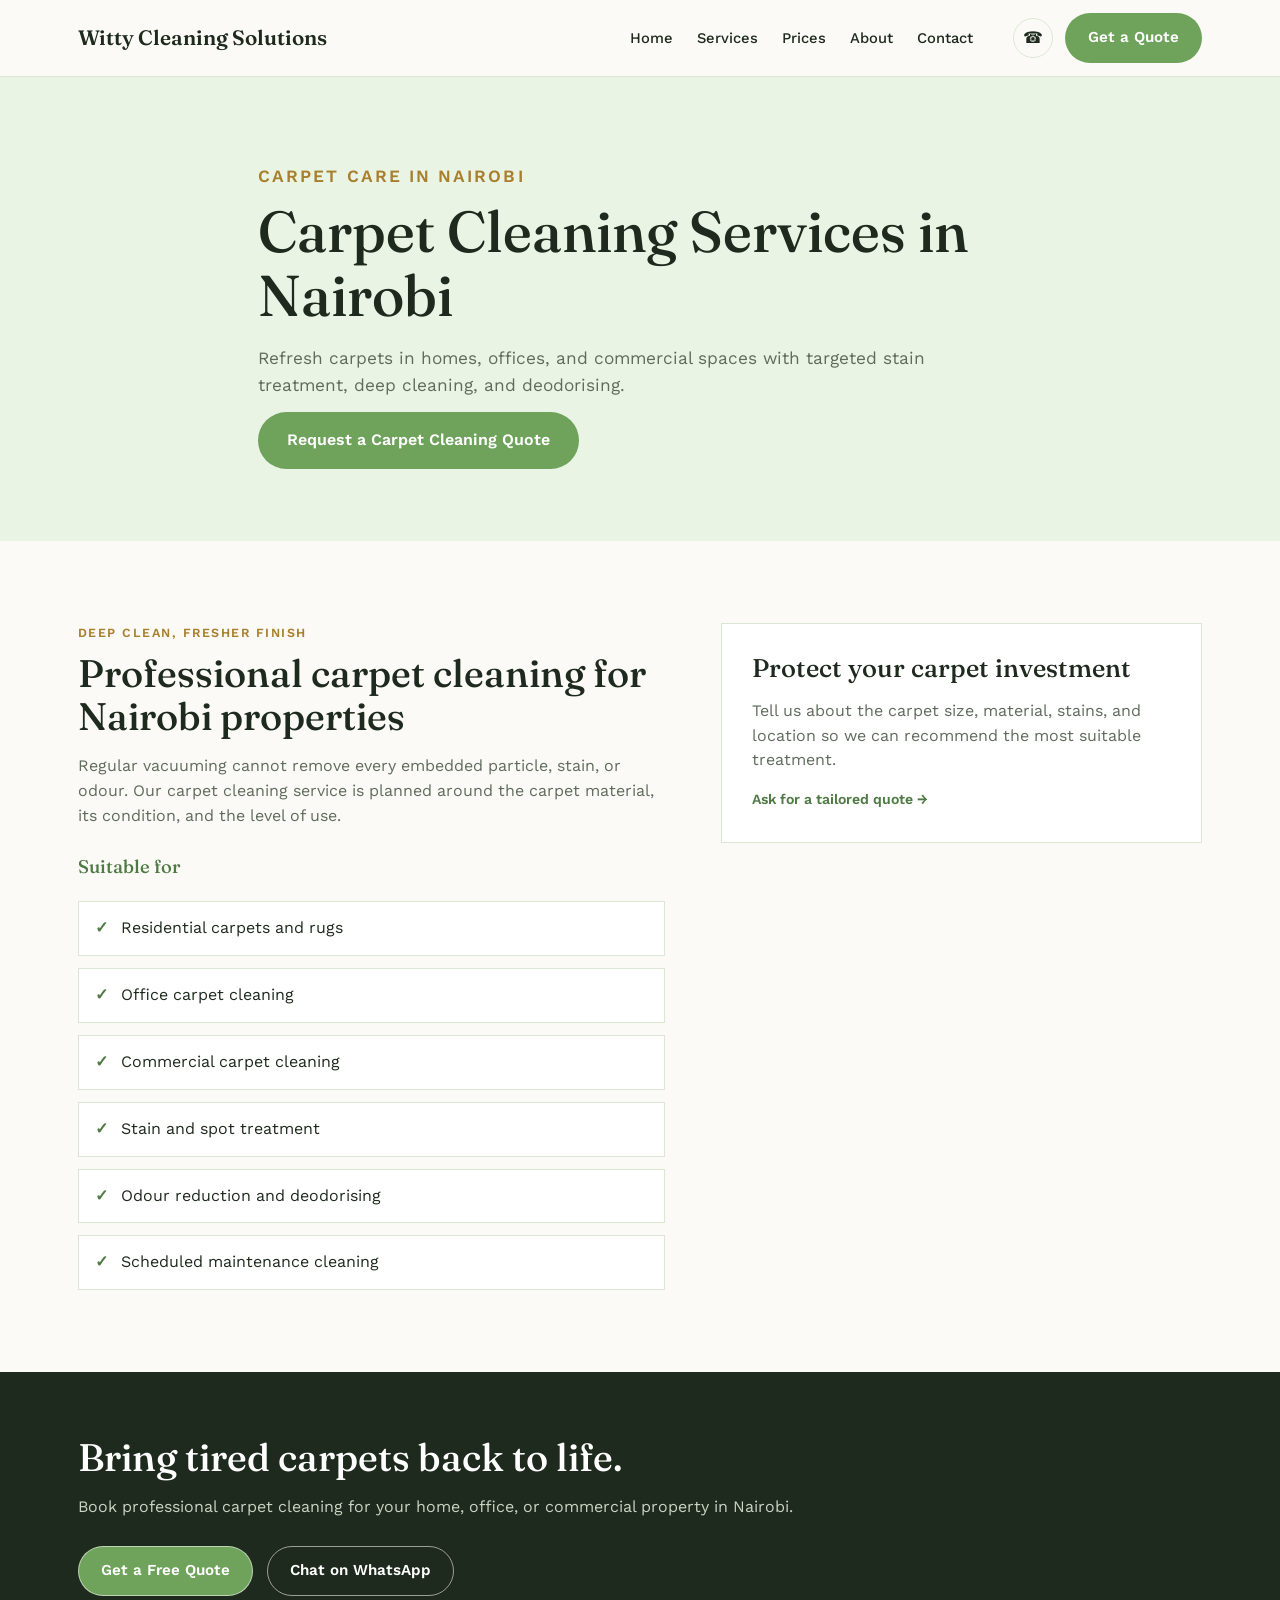
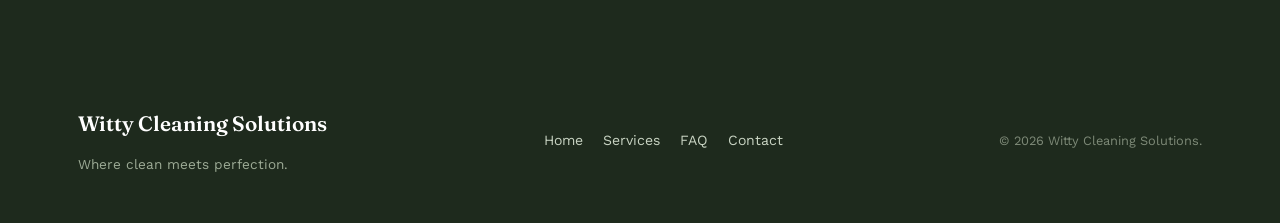
==== carpet-cleaning-services-nairobi/index.html @ 703188b3 "added new service pages all round" ====
<!doctype html>
<html lang="en"><head><meta charset="UTF-8"><meta name="viewport" content="width=device-width, initial-scale=1.0"><title>Carpet Cleaning Services in Nairobi | Witty Cleaning Solutions</title><meta name="description" content="Professional carpet cleaning services in Nairobi for homes, offices, and commercial properties. Remove stains, dust, and odours with Witty Cleaning Solutions."><link rel="stylesheet" href="../styles.css?v=1.2"></head><body>
<header class="site-header"><div class="wrap header-inner"><a href="../" class="logo">Witty Cleaning Solutions</a><nav class="main-nav"><a href="../">Home</a><a href="../#services">Services</a><a href="../cleaning-services-nairobi-prices/">Prices</a><a href="../#about">About</a><a href="../#contact">Contact</a></nav><div class="header-actions"><a href="tel:+254722579600" class="icon-btn" aria-label="Call us">&#9742;</a><a href="../#booking" class="btn btn-primary">Get a Quote</a></div></div></header>
<main><section class="service-hero"><div class="wrap service-hero-inner"><p class="eyebrow">Carpet Care in Nairobi</p><h1>Carpet Cleaning Services in Nairobi</h1><p>Refresh carpets in homes, offices, and commercial spaces with targeted stain treatment, deep cleaning, and deodorising.</p><a href="../#booking" class="btn btn-primary btn-lg">Request a Carpet Cleaning Quote</a></div></section><section class="service-content"><div class="wrap service-content-grid"><div><p class="eyebrow">Deep clean, fresher finish</p><h2>Professional carpet cleaning for Nairobi properties</h2><p>Regular vacuuming cannot remove every embedded particle, stain, or odour. Our carpet cleaning service is planned around the carpet material, its condition, and the level of use.</p><h3>Suitable for</h3><ul class="service-list"><li>Residential carpets and rugs</li><li>Office carpet cleaning</li><li>Commercial carpet cleaning</li><li>Stain and spot treatment</li><li>Odour reduction and deodorising</li><li>Scheduled maintenance cleaning</li></ul></div><aside class="service-aside"><h2>Protect your carpet investment</h2><p>Tell us about the carpet size, material, stains, and location so we can recommend the most suitable treatment.</p><a href="../#booking" class="card-link">Ask for a tailored quote &rarr;</a></aside></div></section><section class="service-cta"><div class="wrap"><h2>Bring tired carpets back to life.</h2><p>Book professional carpet cleaning for your home, office, or commercial property in Nairobi.</p><div class="service-links"><a href="../#booking" class="btn btn-primary">Get a Free Quote</a><a href="https://wa.me/254722579600" class="btn btn-ghost">Chat on WhatsApp</a></div></div></section></main><footer class="site-footer"><div class="wrap footer-inner"><div><p class="logo">Witty Cleaning Solutions</p><p class="footer-tag">Where clean meets perfection.</p></div><nav class="footer-nav"><a href="../">Home</a><a href="../#services">Services</a><a href="../#faq">FAQ</a><a href="../#contact">Contact</a></nav><p class="footer-copy">&copy; 2026 Witty Cleaning Solutions.</p></div></footer></body></html>
---- styles.css ----
@import url('https://fonts.googleapis.com/css2?family=Fraunces:ital,opsz,wght@0,9..144,400;0,9..144,500;0,9..144,600;1,9..144,500&family=Work+Sans:wght@400;500;600;700&display=swap');

/* ============================================================
   DESIGN TOKENS — edit these to reskin the whole site
   Brand: light green primary, gold accent (per client brief)
   ============================================================ */
:root {
  --ink:       #1E2A1D;   /* deep green-black, primary text */
  --cream:     #FBFAF6;   /* warm off-white background */
  --white:     #FFFFFF;
  --primary:   #6FA35C;   /* light green — brand primary */
  --primary-dark: #4F7A44;
  --primary-tint: #EAF4E4; /* pale green for cards/sections */
  --gold:      #C89B3C;   /* accent */
  --gold-dark: #A87F2C;
  --muted:     #5F6B5C;
  --border:    #DCE6D4;

  --font-display: 'Fraunces', serif;
  --font-body: 'Work Sans', sans-serif;

  --wrap: 1180px;
  --radius: 14px;
  --radius-sm: 8px;
}

* { box-sizing: border-box; }
html { scroll-behavior: smooth; }
@media (prefers-reduced-motion: reduce) {
  html { scroll-behavior: auto; }
  * { animation-duration: 0.01ms !important; transition-duration: 0.01ms !important; }
}

body {
  margin: 0;
  font-family: var(--font-body);
  color: var(--ink);
  background: var(--cream);
  line-height: 1.55;
}

img { max-width: 100%; display: block; }

.wrap {
  max-width: var(--wrap);
  margin: 0 auto;
  padding: 0 28px;
}

h1, h2, h3 {
  font-family: var(--font-display);
  font-weight: 500;
  line-height: 1.12;
  margin: 0 0 16px;
  color: var(--ink);
}

h1 { font-size: clamp(2.4rem, 4.5vw, 3.6rem); }
h2 { font-size: clamp(1.8rem, 3vw, 2.4rem); }
h3 { font-size: 1.15rem; margin-bottom: 8px; }

h1 em, h1 i { font-style: italic; color: var(--primary-dark); }

p { margin: 0 0 14px; color: var(--muted); }

.eyebrow {
  font-family: var(--font-body);
  font-size: 0.78rem;
  font-weight: 600;
  letter-spacing: 0.12em;
  text-transform: uppercase;
  color: var(--gold-dark);
  margin-bottom: 10px;
}
.eyebrow.center { text-align: center; }
.section-title.center { text-align: center; max-width: 640px; margin-left: auto; margin-right: auto; }

a { color: inherit; text-decoration: none; }

/* Inline SVG icon defaults */
svg { flex-shrink: 0; }

/* Buttons */
.btn {
  display: inline-flex;
  align-items: center;
  gap: 8px;
  padding: 12px 22px;
  border-radius: 999px;
  font-weight: 600;
  font-size: 0.95rem;
  border: 1.5px solid transparent;
  cursor: pointer;
  transition: transform 0.15s ease, background 0.2s ease, border-color 0.2s ease;
}
.btn:hover { transform: translateY(-1px); }
.btn-primary { background: var(--primary); color: var(--white); }
.btn-primary:hover { background: var(--primary-dark); }
.btn-ghost { border-color: var(--ink); color: var(--ink); }
.btn-ghost:hover { background: var(--ink); color: var(--white); }
.btn-lg { padding: 15px 28px; font-size: 1rem; }
.btn-block { width: 100%; justify-content: center; }

/* ============================================================
   HEADER
   ============================================================ */
.site-header {
  position: sticky;
  top: 0;
  z-index: 50;
  background: rgba(251, 250, 246, 0.92);
  backdrop-filter: blur(8px);
  border-bottom: 1px solid var(--border);
  transition: transform 0.25s ease, opacity 0.25s ease;
}
.site-header.is-hidden {
  transform: translateY(-100%);
  opacity: 0;
}
.header-inner {
  display: flex;
  align-items: center;
  justify-content: space-between;
  height: 76px;
  gap: clamp(16px, 2vw, 28px);
  min-width: 0;
}
.logo {
  font-family: var(--font-display);
  font-size: 1.3rem;
  font-weight: 600;
  color: var(--ink);
  white-space: nowrap;
  flex-shrink: 0;
}
.main-nav {
  display: flex;
  gap: clamp(16px, 2vw, 24px);
  margin-left: auto;
  align-items: left;
  min-width: 0;
}
.nav-dropdown { position: relative; }
.nav-dropdown-toggle {
  display: inline-flex;
  align-items: center;
  gap: 5px;
  padding: 4px 0;
  border: 0;
  background: transparent;
  color: var(--ink);
  font: inherit;
  cursor: pointer;
}
.nav-dropdown-toggle span { font-size: 0.68rem; color: var(--primary-dark); }
.nav-dropdown-menu {
  position: absolute;
  top: calc(100% + 16px);
  left: -16px;
  display: none;
  min-width: 220px;
  padding: 10px;
  background: var(--white);
  border: 1px solid var(--border);
  box-shadow: 0 14px 30px rgba(30, 42, 29, 0.12);
  z-index: 10;
}
.nav-dropdown:hover .nav-dropdown-menu,
.nav-dropdown:focus-within .nav-dropdown-menu,
.nav-dropdown.is-open .nav-dropdown-menu { display: grid; }
.nav-dropdown-menu a { padding: 8px 10px; font-size: 0.84rem; white-space: nowrap; }
.nav-dropdown-menu a:hover { background: var(--primary-tint); color: var(--primary-dark); }
.main-nav a {
  font-size: 0.92rem;
  font-weight: 500;
  color: var(--ink);
  position: relative;
  padding: 4px 0;
}
.main-nav a:hover { color: var(--primary-dark); }
.header-actions {
  display: flex;
  align-items: center;
  gap: 12px;
  margin-left: 14px;
  flex-shrink: 0;
}
.header-actions .btn { white-space: nowrap; }
.icon-btn {
  width: 40px;
  height: 40px;
  border-radius: 50%;
  border: 1.5px solid var(--border);
  display: flex;
  align-items: center;
  justify-content: center;
  color: var(--ink);
  transition: border-color 0.2s ease, color 0.2s ease;
}
.icon-btn svg { width: 18px; height: 18px; }
.icon-btn:hover { border-color: var(--primary); color: var(--primary-dark); }

.nav-toggle {
  display: none;
  flex-direction: column;
  gap: 5px;
  background: none;
  border: none;
  cursor: pointer;
  padding: 8px;
}
.nav-toggle span {
  width: 22px;
  height: 2px;
  background: var(--ink);
  border-radius: 2px;
}

/* ============================================================
   HERO
   ============================================================ */
.hero { padding: 64px 0 80px; }
.hero-inner {
  display: grid;
  grid-template-columns: 1.05fr 0.95fr;
  gap: 56px;
  align-items: center;
}
.hero-sub { font-size: 1.05rem; max-width: 480px; }
.hero-tagline { margin: -4px 0 16px; font-family: var(--font-display); font-size: 1.35rem; color: var(--primary-dark); }
.hero-tagline em { font-style: italic; }
.hero-ctas { display: flex; gap: 14px; margin: 26px 0 22px; flex-wrap: wrap; }
.hero-trust {
  display: flex;
  align-items: center;
  gap: 8px;
  font-size: 0.9rem;
  color: var(--muted);
  font-weight: 500;
}

/* Star rating icons */
.stars-row { display: inline-flex; gap: 3px; }
.stars-row svg { width: 15px; height: 15px; fill: var(--gold); }
.testi-card .stars-row { justify-content: center; margin-bottom: 14px; }
.testi-card .stars-row svg { width: 16px; height: 16px; }

/* Before/After slider — signature element */
.ba-slider {
  position: relative;
  width: 100%;
  aspect-ratio: 4 / 3;
  border-radius: var(--radius);
  overflow: hidden;
  box-shadow: 0 24px 50px -20px rgba(30, 42, 29, 0.35);
  cursor: ew-resize;
  user-select: none;
}
/* Carousel: only show active slider */
.ba-carousel { position: relative; }
.ba-carousel .ba-slider { display: none; opacity: 0; transition: opacity 270ms ease; }
.ba-carousel .ba-slider.active { display: block; opacity: 1; }
.ba-nav { position: absolute; top: 50%; transform: translateY(-50%); z-index: 6; background: rgba(255,255,255,0.9); border: none; width: 42px; height: 42px; border-radius: 8px; font-size: 22px; cursor: pointer; display: flex; align-items: center; justify-content: center; }
.ba-nav.prev { left: 12px; }
.ba-nav.next { right: 12px; }

/* Pager dots */
.ba-dots { position: absolute; bottom: 12px; left: 50%; transform: translateX(-50%); z-index: 7; display: flex; gap: 8px; }
.ba-dot { width: 10px; height: 10px; border-radius: 50%; background: rgba(255,255,255,0.85); border: 0; padding: 0; cursor: pointer; box-shadow: 0 2px 6px rgba(0,0,0,0.12); }
.ba-dot.active { background: var(--accent, #2b8a3e); box-shadow: 0 4px 10px rgba(43,138,62,0.2); }
.slider-panel {
  position: absolute;
  inset: 0;
  display: flex;
  align-items: center;
  justify-content: center;
}
.panel-after { background: linear-gradient(135deg, var(--primary-tint), #DCE9D4); }
.panel-before {
  background: linear-gradient(135deg, #D8CFC0, #C7B79E);
  width: 55%;
  overflow: hidden;
}
.panel-tag {
  position: absolute;
  top: 16px;
  font-family: var(--font-body);
  font-size: 0.72rem;
  font-weight: 700;
  letter-spacing: 0.1em;
  background: var(--ink);
  color: var(--white);
  padding: 5px 12px;
  border-radius: 999px;
  z-index: 2;
}
.panel-after .panel-tag { right: 16px; }
.panel-before .panel-tag { left: 16px; }

.panel-img {
  position: absolute;
  inset: 0;
  width: 100%;
  height: 100%;
  object-fit: cover;
}

.slider-handle {
  position: absolute;
  top: 0;
  bottom: 0;
  left: 55%;
  width: 4px;
  background: var(--white);
  transform: translateX(-50%);
  z-index: 3;
}
.slider-handle svg {
  position: absolute;
  top: 50%;
  left: 50%;
  transform: translate(-50%, -50%);
  color: var(--ink);
}
.slider-handle::after {
  content: "";
  position: absolute;
  top: 50%;
  left: 50%;
  transform: translate(-50%, -50%);
  width: 44px;
  height: 44px;
  border-radius: 50%;
  background: var(--white);
  box-shadow: 0 4px 14px rgba(0,0,0,0.2);
  z-index: -1;
}
.slider-caption {
  text-align: center;
  font-size: 0.85rem;
  color: var(--muted);
  margin-top: 12px;
}

/* ============================================================
   TRUST BAR
   ============================================================ */
.trust-bar { background: var(--ink); padding: 34px 0; }
.trust-grid {
  display: grid;
  grid-template-columns: repeat(4, 1fr);
  gap: 20px;
  text-align: center;
}
.trust-item strong {
  display: block;
  font-family: var(--font-display);
  font-size: 1.7rem;
  color: var(--gold);
}
.trust-item span { color: #C9D4C3; font-size: 0.85rem; }

/* ============================================================
   ABOUT
   ============================================================ */
.about { padding: 96px 0; }
.about .wrap {
  padding-inline: clamp(20px, 4vw, 44px);
}
.about-inner {
  display: grid;
  grid-template-columns: minmax(0, 1fr) minmax(280px, 0.95fr);
  gap: clamp(28px, 4vw, 60px);
  align-items: center;
}
.about-visual {
  position: relative;
  border-radius: var(--radius);
  overflow: hidden;
  box-shadow: 0 22px 45px -25px rgba(30, 42, 29, 0.35);
  background: linear-gradient(160deg, var(--primary-tint), var(--border));
}
.about-visual img {
  display: block;
  width: 100%;
  height: 100%;
  min-height: 420px;
  object-fit: cover;
  aspect-ratio: 4 / 5;
}
.monogram {
  position: absolute;
  inset: 0;
  display: flex;
  align-items: center;
  justify-content: center;
  font-family: var(--font-display);
  font-style: italic;
  font-size: 3rem;
  color: rgba(30, 42, 29, 0.18);
  letter-spacing: 0.02em;
  pointer-events: none;
}
.about-grid {
  display: grid;
  grid-template-columns: 1fr 1fr;
  gap: 24px;
  margin: 20px 0;
}
.about-grid h3 { font-size: 1rem; color: var(--primary-dark); }
.values-list {
  list-style: none;
  padding: 0;
  margin: 0;
  display: grid;
  grid-template-columns: 1fr 1fr;
  gap: 10px;
}
.values-list li {
  background: var(--primary-tint);
  border-radius: var(--radius-sm);
  padding: 10px 14px;
  font-size: 0.88rem;
  font-weight: 500;
}

/* ============================================================
   SERVICES
   ============================================================ */
.services { padding: 96px 0; background: var(--white); }
.services-grid {
  margin-top: 48px;
  display: grid;
  grid-template-columns: repeat(3, 1fr);
  gap: 24px;
}
.service-card {
  background: var(--cream);
  border: 1px solid var(--border);
  border-radius: var(--radius);
  padding: 28px;
  transition: border-color 0.2s ease, transform 0.2s ease;
}
.service-card:hover { border-color: var(--primary); transform: translateY(-3px); }
.service-icon {
  width: 44px;
  height: 44px;
  border-radius: 50%;
  background: var(--primary-tint);
  color: var(--primary-dark);
  display: flex;
  align-items: center;
  justify-content: center;
  margin-bottom: 14px;
}
.service-icon svg { width: 22px; height: 22px; }
.service-card p { font-size: 0.92rem; }
.card-link { font-weight: 600; font-size: 0.88rem; color: var(--primary-dark); }

/* ============================================================
   GALLERY
   ============================================================ */
.gallery { padding: 96px 0; }
.gallery-grid {
  margin-top: 48px;
  display: grid;
  grid-template-columns: repeat(3, 1fr);
  gap: 18px;
}
.gallery-item {
  aspect-ratio: 4/3;
  border-radius: var(--radius-sm);
  background: var(--primary-tint);
  position: relative;
  overflow: hidden;
}
.gallery-item img {
  width: 100%;
  height: 100%;
  object-fit: cover;
  transition: transform 0.4s ease;
}
.gallery-item:hover img { transform: scale(1.05); }
.gallery-tag {
  position: absolute;
  top: 14px;
  left: 14px;
  background: var(--white);
  padding: 5px 12px;
  border-radius: 999px;
  font-size: 0.78rem;
  font-weight: 600;
}

/* Bottom white description card */
.desc-card {
  position: absolute;
  left: 0;
  right: 0;
  bottom: 0;
  background: var(--white);
  padding: 14px;
  box-sizing: border-box;
  border-bottom-left-radius: var(--radius-sm);
  border-bottom-right-radius: var(--radius-sm);
}

/* When the tag is inside the desc-card, make it inline and remove its pill background */
.desc-card .gallery-desc { margin: 0; color: var(--muted); font-size: 0.95rem; }

/* Ensure before image is not greyscaled */
.panel-img-grayscale { filter: none !important; }

/* Lightbox for gallery */
.lightbox { position: fixed; inset: 0; display: none; align-items: center; justify-content: center; background: rgba(0,0,0,0.8); z-index: 90; }
.lightbox.active { display: flex; }
.lightbox img { max-width: 92%; max-height: 86%; border-radius: 8px; box-shadow: 0 30px 60px rgba(0,0,0,0.6); }
.lightbox .nav { position: absolute; top: 50%; transform: translateY(-50%); color: var(--white); font-size: 2rem; background: rgba(0,0,0,0.3); border: none; padding: 12px 14px; border-radius: 8px; cursor: pointer; }
.lightbox .nav.prev { left: 18px; }
.lightbox .nav.next { right: 18px; }
.gallery-tag { z-index: 3; }
.desc-card { z-index: 1; }

/* ============================================================
   TESTIMONIALS
   ============================================================ */
.testimonials { padding: 96px 0; background: var(--primary-dark); color: var(--white); }
.testimonials .eyebrow { color: var(--gold); }
.testimonials .section-title { color: var(--white); }
.testi-grid {
  margin-top: 48px;
  display: grid;
  grid-template-columns: repeat(3, minmax(0, 1fr));
  gap: 24px;
}
.testi-card {
  background: rgba(255,255,255,0.08);
  border: 1px solid rgba(255,255,255,0.18);
  border-radius: var(--radius);
  padding: 32px;
  text-align: center;
}
.testi-card p { color: var(--white); font-size: 1.05rem; font-family: var(--font-display); font-weight: 400; }
.testi-card footer { color: #D9E3D3; font-size: 0.85rem; font-weight: 600; }
.review-cta { text-align: center; margin: 32px 0 0; }
.review-cta a { font-weight: 600; color: var(--gold); font-size: 0.92rem; }
.review-cta a:hover { text-decoration: underline; }

/* ============================================================
   FAQ
   ============================================================ */
.faq { padding: 96px 0; }
.faq-wrap {
  display: grid;
  grid-template-columns: 0.8fr 1.2fr;
  gap: 56px;
}
.faq-sub { font-size: 0.92rem; }
.faq-item {
  border-bottom: 1px solid var(--border);
}
.faq-q {
  width: 100%;
  display: flex;
  justify-content: space-between;
  align-items: center;
  gap: 16px;
  background: none;
  border: none;
  text-align: left;
  font-family: var(--font-body);
  font-size: 1rem;
  font-weight: 600;
  color: var(--ink);
  padding: 20px 0;
  cursor: pointer;
}
.faq-icon {
  color: var(--primary-dark);
  display: flex;
  transition: transform 0.2s ease;
  flex-shrink: 0;
}
.faq-icon svg { width: 18px; height: 18px; }
.faq-q[aria-expanded="true"] .faq-icon { transform: rotate(180deg); }
.faq-a {
  max-height: 0;
  overflow: hidden;
  transition: max-height 0.25s ease;
}
.faq-a p { padding-bottom: 18px; margin: 0; font-size: 0.92rem; }

/* ============================================================
   BOOKING
   ============================================================ */
.booking { padding: 96px 0; background: var(--white); }
.booking-inner {
  display: grid;
  grid-template-columns: 0.85fr 1.15fr;
  gap: 56px;
}
.booking-points { list-style: none; padding: 0; margin: 20px 0 0; }
.booking-points li {
  padding: 10px 0 10px 26px;
  position: relative;
  font-size: 0.92rem;
  border-top: 1px solid var(--border);
}
.booking-points li::before {
  content: "";
  position: absolute; left: 0; top: 14px;
  width: 14px; height: 14px;
  background: var(--primary);
  -webkit-mask: url("data:image/svg+xml,%3Csvg xmlns='http://www.w3.org/2000/svg' viewBox='0 0 24 24' fill='none' stroke='black' stroke-width='3' stroke-linecap='round' stroke-linejoin='round'%3E%3Cpath d='M20 6 9 17l-5-5'/%3E%3C/svg%3E") center / contain no-repeat;
  mask: url("data:image/svg+xml,%3Csvg xmlns='http://www.w3.org/2000/svg' viewBox='0 0 24 24' fill='none' stroke='black' stroke-width='3' stroke-linecap='round' stroke-linejoin='round'%3E%3Cpath d='M20 6 9 17l-5-5'/%3E%3C/svg%3E") center / contain no-repeat;
}
.whatsapp-alt {
  display: inline-flex;
  align-items: center;
  gap: 8px;
  margin-top: 22px;
  font-weight: 600;
  font-size: 0.9rem;
  color: var(--primary-dark);
  border-bottom: 1.5px solid var(--primary);
  padding-bottom: 2px;
}
.booking-form {
  background: var(--cream);
  border: 1px solid var(--border);
  border-radius: var(--radius);
  padding: 32px;
}
.commitment-notice {
  margin: 0 0 22px;
  padding: 12px 14px;
  border-left: 3px solid var(--gold);
  background: var(--primary-tint);
  color: var(--ink);
  font-size: 0.88rem;
}
.form-row { margin-bottom: 16px; }
.form-row-split { display: grid; grid-template-columns: 1fr 1fr; gap: 16px; }
label { display: block; font-size: 0.82rem; font-weight: 600; margin-bottom: 6px; }
label .optional { font-weight: 400; color: var(--muted); text-transform: none; letter-spacing: 0; }
input, select, textarea {
  width: 100%;
  padding: 11px 14px;
  border: 1px solid var(--border);
  border-radius: var(--radius-sm);
  font-family: var(--font-body);
  font-size: 0.92rem;
  background: var(--white);
  color: var(--ink);
}
input:focus, select:focus, textarea:focus {
  outline: 2px solid var(--primary);
  outline-offset: 1px;
}
.form-note { font-size: 0.85rem; margin-top: 12px; color: var(--primary-dark); font-weight: 600; min-height: 1.2em; }

/* ============================================================
   CONTACT
   ============================================================ */
.contact { padding: 96px 0; }
.contact-inner {
  display: grid;
  grid-template-columns: 1fr 1fr;
  gap: 56px;
  align-items: start;
}
.contact-list { list-style: none; padding: 0; margin: 24px 0; }
.contact-list li {
  display: flex;
  align-items: center;
  gap: 14px;
  padding: 14px 0;
  border-top: 1px solid var(--border);
  font-size: 0.94rem;
}
.contact-icon {
  width: 38px;
  height: 38px;
  border-radius: 50%;
  background: var(--primary-tint);
  color: var(--primary-dark);
  display: flex;
  align-items: center;
  justify-content: center;
  flex-shrink: 0;
}
.contact-icon svg { width: 18px; height: 18px; }
.contact-list strong { display: block; font-size: 0.75rem; text-transform: uppercase; letter-spacing: 0.06em; color: var(--gold-dark); margin-bottom: 2px; }
.social-links { display: flex; gap: 10px; margin-top: 4px; }
.social-links a {
  width: 38px; height: 38px;
  border-radius: 50%;
  border: 1px solid var(--border);
  display: flex; align-items: center; justify-content: center;
  color: var(--ink);
}
.social-links a svg { width: 18px; height: 18px; }
.social-links a:hover { background: var(--primary); color: var(--white); border-color: var(--primary); }
.social-handle { font-size: 0.85rem; color: var(--muted); margin: 10px 0 0; }
.contact-map {
  border-radius: var(--radius);
  overflow: hidden;
  aspect-ratio: 4/3;
  border: 1px solid var(--border);
}
.contact-map iframe { width: 100%; height: 100%; border: 0; }

/* ============================================================
   FOOTER
   ============================================================ */
.site-footer { background: var(--ink); color: #C9D4C3; padding: 48px 0; }
.footer-inner {
  display: flex;
  justify-content: space-between;
  align-items: center;
  flex-wrap: wrap;
  gap: 24px;
}
.site-footer .logo { color: var(--white); }
.footer-tag { color: #9DAB96; font-size: 0.85rem; margin: 4px 0 0; }
.footer-nav { display: flex; gap: 20px; }
.footer-nav a { font-size: 0.88rem; color: #C9D4C3; }
.footer-nav a:hover { color: var(--gold); }
.footer-copy { font-size: 0.8rem; color: #7E8A78; margin: 0; }

/* Floating WhatsApp button */
.whatsapp-fab {
  position: fixed;
  bottom: 26px;
  right: 26px;
  width: 56px;
  height: 56px;
  border-radius: 50%;
  background: var(--primary);
  color: var(--white);
  display: flex;
  align-items: center;
  justify-content: center;
  box-shadow: 0 8px 24px rgba(0,0,0,0.25);
  z-index: 40;
}

/* Service landing pages */
.service-hero { padding: 86px 0 72px; background: var(--primary-tint); }
.service-hero-inner { max-width: 820px; }
.service-hero h1 { max-width: 760px; }
.service-hero p { max-width: 700px; font-size: 1.08rem; }
.service-content { padding: 82px 0; }
.service-content-grid { display: grid; grid-template-columns: 1.1fr 0.9fr; gap: 56px; align-items: start; }
.service-content h2 { margin-top: 0; }
.service-content h3 { color: var(--primary-dark); margin-top: 28px; }
.service-list { list-style: none; margin: 24px 0 0; padding: 0; display: grid; gap: 12px; }
.service-list li { padding: 14px 16px 14px 42px; border: 1px solid var(--border); background: var(--white); position: relative; }
.service-list li::before { content: "\2713"; position: absolute; left: 16px; color: var(--primary-dark); font-weight: 700; }
.service-aside { padding: 30px; background: var(--white); border: 1px solid var(--border); }
.service-aside h2 { font-size: 1.6rem; }
.service-cta { padding: 64px 0; background: var(--ink); color: var(--white); }
.service-cta h2 { color: var(--white); }
.service-cta p { color: #C9D4C3; }
.service-links { display: flex; gap: 14px; flex-wrap: wrap; margin-top: 26px; }
.service-links a { color: var(--white); border-color: rgba(255,255,255,0.55); }
.price-factors { display: grid; grid-template-columns: repeat(2, 1fr); gap: 14px; margin: 24px 0 0; }
.price-factor { padding: 18px; background: var(--primary-tint); border-left: 3px solid var(--gold); }
.price-factor strong { display: block; margin-bottom: 4px; }

/* ============================================================
   RESPONSIVE (mobile-first priority per brief)
   ============================================================ */
@media (max-width: 900px) {
  .main-nav, .header-actions { display: none; }
  .testi-grid { grid-template-columns: 1fr; }
  .testi-grid { grid-template-columns: 1fr; }
  .testi-card { padding: 28px; }
  .nav-toggle { display: flex; }
  .site-header.nav-open .main-nav {
    display: flex;
    position: absolute;
    top: 76px;
    left: 0; right: 0;
    background: var(--cream);
    flex-direction: column;
    padding: 20px 28px;
    gap: 16px;
    border-bottom: 1px solid var(--border);
  }
  .nav-dropdown-menu { position: static; box-shadow: none; border: 0; padding: 4px 0 0 14px; background: transparent; }
  .nav-dropdown-menu a { padding: 7px 0; }
  .nav-dropdown.is-open .nav-dropdown-menu { display: grid; }
  .site-header.nav-open .header-actions {
    display: flex;
    position: absolute;
    top: calc(76px + 210px);
    left: 0; right: 0;
    background: var(--cream);
    padding: 0 28px 20px;
    border-bottom: 1px solid var(--border);
  }
  .hero-inner, .about-inner, .booking-inner, .contact-inner, .faq-wrap {
    grid-template-columns: 1fr;
  }
  .trust-grid { grid-template-columns: repeat(2, 1fr); }
  .services-grid { grid-template-columns: repeat(2, 1fr); }
  .gallery-grid { grid-template-columns: repeat(2, 1fr); }
  .about-grid, .values-list { grid-template-columns: 1fr; }
  .form-row-split { grid-template-columns: 1fr; }
}
@media (max-width: 560px) {
  .services-grid, .gallery-grid { grid-template-columns: 1fr; }
  .header-inner { height: 66px; }
  .service-content-grid, .price-factors { grid-template-columns: 1fr; }
}

@media (min-width: 901px) and (max-width: 1180px) {
  .header-inner { gap: 12px; }
  .main-nav { gap: 10px; }
  .main-nav a, .nav-dropdown-toggle { font-size: 0.82rem; }
  .header-actions { gap: 6px; margin-left: 6px; }
  .header-actions .icon-btn { display: none; }
  .header-actions .btn { padding: 10px 14px; font-size: 0.84rem; }
}

@media (max-width: 900px) {
  .site-header:not(#siteHeader) .main-nav {
    display: flex;
    position: static;
    flex-direction: column;
    align-items: stretch;
    gap: 10px;
    margin: 0;
    padding: 16px 0 0;
    width: 100%;
  }
  .site-header:not(#siteHeader) .header-inner {
    height: auto;
    min-height: 76px;
    flex-wrap: wrap;
    padding-top: 14px;
    padding-bottom: 14px;
  }
  .site-header:not(#siteHeader) .header-actions {
    display: flex;
    margin: 0;
    padding: 0 0 2px;
  }
  .site-header:not(#siteHeader) .main-nav a { padding: 4px 0; }
}
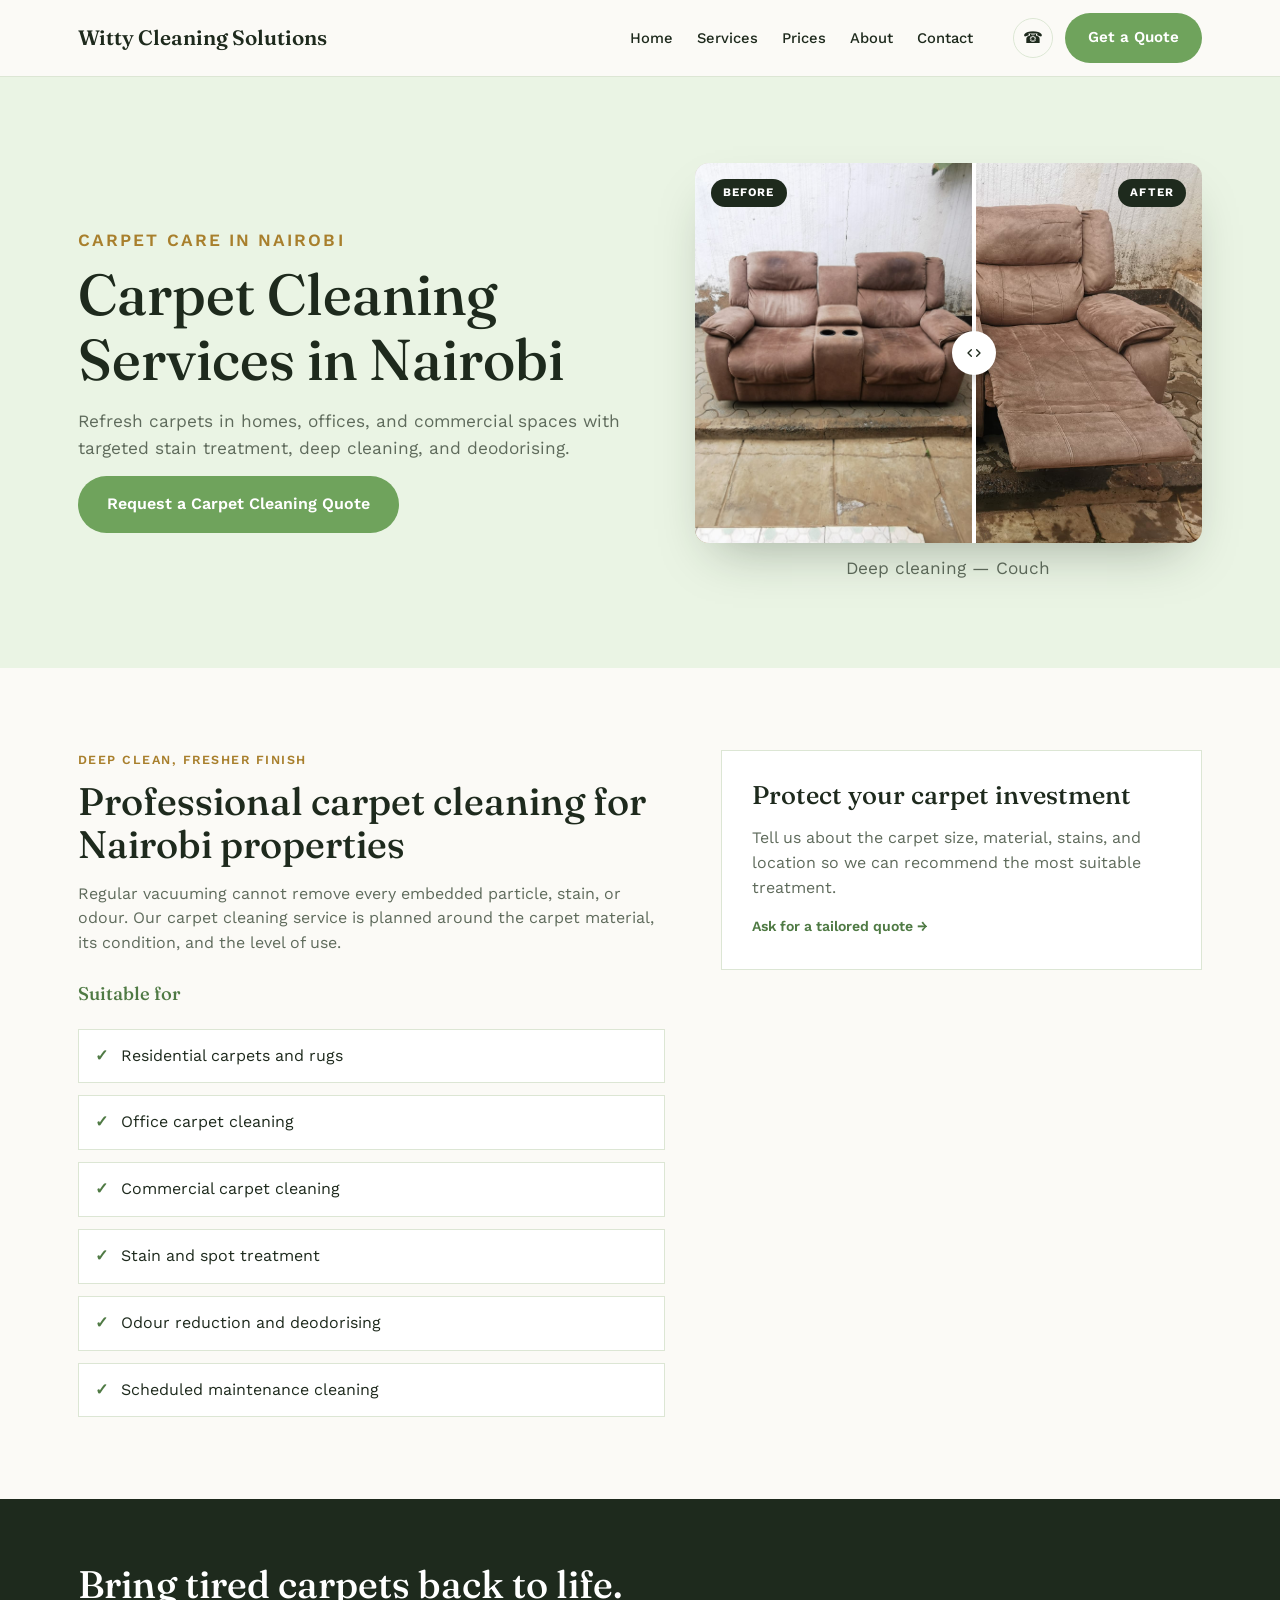
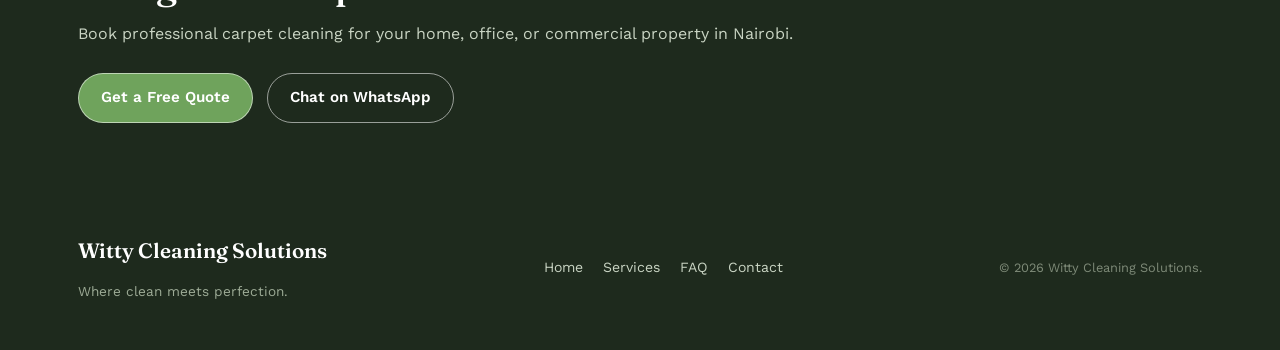
==== commit 416ca588: "added images et al" ====
--- a/carpet-cleaning-services-nairobi/index.html
+++ b/carpet-cleaning-services-nairobi/index.html
@@ -1,4 +1,6 @@
 <!doctype html>
 <html lang="en"><head><meta charset="UTF-8"><meta name="viewport" content="width=device-width, initial-scale=1.0"><title>Carpet Cleaning Services in Nairobi | Witty Cleaning Solutions</title><meta name="description" content="Professional carpet cleaning services in Nairobi for homes, offices, and commercial properties. Remove stains, dust, and odours with Witty Cleaning Solutions."><link rel="stylesheet" href="../styles.css?v=1.2"></head><body>
 <header class="site-header"><div class="wrap header-inner"><a href="../" class="logo">Witty Cleaning Solutions</a><nav class="main-nav"><a href="../">Home</a><a href="../#services">Services</a><a href="../cleaning-services-nairobi-prices/">Prices</a><a href="../#about">About</a><a href="../#contact">Contact</a></nav><div class="header-actions"><a href="tel:+254722579600" class="icon-btn" aria-label="Call us">&#9742;</a><a href="../#booking" class="btn btn-primary">Get a Quote</a></div></div></header>
-<main><section class="service-hero"><div class="wrap service-hero-inner"><p class="eyebrow">Carpet Care in Nairobi</p><h1>Carpet Cleaning Services in Nairobi</h1><p>Refresh carpets in homes, offices, and commercial spaces with targeted stain treatment, deep cleaning, and deodorising.</p><a href="../#booking" class="btn btn-primary btn-lg">Request a Carpet Cleaning Quote</a></div></section><section class="service-content"><div class="wrap service-content-grid"><div><p class="eyebrow">Deep clean, fresher finish</p><h2>Professional carpet cleaning for Nairobi properties</h2><p>Regular vacuuming cannot remove every embedded particle, stain, or odour. Our carpet cleaning service is planned around the carpet material, its condition, and the level of use.</p><h3>Suitable for</h3><ul class="service-list"><li>Residential carpets and rugs</li><li>Office carpet cleaning</li><li>Commercial carpet cleaning</li><li>Stain and spot treatment</li><li>Odour reduction and deodorising</li><li>Scheduled maintenance cleaning</li></ul></div><aside class="service-aside"><h2>Protect your carpet investment</h2><p>Tell us about the carpet size, material, stains, and location so we can recommend the most suitable treatment.</p><a href="../#booking" class="card-link">Ask for a tailored quote &rarr;</a></aside></div></section><section class="service-cta"><div class="wrap"><h2>Bring tired carpets back to life.</h2><p>Book professional carpet cleaning for your home, office, or commercial property in Nairobi.</p><div class="service-links"><a href="../#booking" class="btn btn-primary">Get a Free Quote</a><a href="https://wa.me/254722579600" class="btn btn-ghost">Chat on WhatsApp</a></div></div></section></main><footer class="site-footer"><div class="wrap footer-inner"><div><p class="logo">Witty Cleaning Solutions</p><p class="footer-tag">Where clean meets perfection.</p></div><nav class="footer-nav"><a href="../">Home</a><a href="../#services">Services</a><a href="../#faq">FAQ</a><a href="../#contact">Contact</a></nav><p class="footer-copy">&copy; 2026 Witty Cleaning Solutions.</p></div></footer></body></html>+<main><section class="service-hero"><div class="wrap service-hero-inner"><p class="eyebrow">Carpet Care in Nairobi</p><h1>Carpet Cleaning Services in Nairobi</h1><p>Refresh carpets in homes, offices, and commercial spaces with targeted stain treatment, deep cleaning, and deodorising.</p><a href="../#booking" class="btn btn-primary btn-lg">Request a Carpet Cleaning Quote</a></div></section><section class="service-content"><div class="wrap service-content-grid"><div><p class="eyebrow">Deep clean, fresher finish</p><h2>Professional carpet cleaning for Nairobi properties</h2><p>Regular vacuuming cannot remove every embedded particle, stain, or odour. Our carpet cleaning service is planned around the carpet material, its condition, and the level of use.</p><h3>Suitable for</h3><ul class="service-list"><li>Residential carpets and rugs</li><li>Office carpet cleaning</li><li>Commercial carpet cleaning</li><li>Stain and spot treatment</li><li>Odour reduction and deodorising</li><li>Scheduled maintenance cleaning</li></ul></div><aside class="service-aside"><h2>Protect your carpet investment</h2><p>Tell us about the carpet size, material, stains, and location so we can recommend the most suitable treatment.</p><a href="../#booking" class="card-link">Ask for a tailored quote &rarr;</a></aside></div></section><section class="service-cta"><div class="wrap"><h2>Bring tired carpets back to life.</h2><p>Book professional carpet cleaning for your home, office, or commercial property in Nairobi.</p><div class="service-links"><a href="../#booking" class="btn btn-primary">Get a Free Quote</a><a href="https://wa.me/254722579600" class="btn btn-ghost">Chat on WhatsApp</a></div></div></section></main><footer class="site-footer"><div class="wrap footer-inner"><div><p class="logo">Witty Cleaning Solutions</p><p class="footer-tag">Where clean meets perfection.</p></div><nav class="footer-nav"><a href="../">Home</a><a href="../#services">Services</a><a href="../#faq">FAQ</a><a href="../#contact">Contact</a></nav><p class="footer-copy">&copy; 2026 Witty Cleaning Solutions.</p></div>
+<script src="../script.js?v=1.2"></script>
+</footer></body></html>
--- a/styles.css
+++ b/styles.css
@@ -261,6 +261,7 @@
 .ba-carousel .ba-slider { display: none; opacity: 0; transition: opacity 270ms ease; }
 .ba-carousel .ba-slider.active { display: block; opacity: 1; }
 .ba-nav { position: absolute; top: 50%; transform: translateY(-50%); z-index: 6; background: rgba(255,255,255,0.9); border: none; width: 42px; height: 42px; border-radius: 8px; font-size: 22px; cursor: pointer; display: flex; align-items: center; justify-content: center; }
+.ba-nav[hidden] { display: none; }
 .ba-nav.prev { left: 12px; }
 .ba-nav.next { right: 12px; }
 
@@ -747,7 +748,8 @@
 
 /* Service landing pages */
 .service-hero { padding: 86px 0 72px; background: var(--primary-tint); }
-.service-hero-inner { max-width: 820px; }
+.service-hero-inner { max-width: var(--wrap); display: grid; grid-template-columns: 1.05fr 0.95fr; gap: 56px; align-items: center; }
+.service-hero-inner .hero-copy { max-width: 700px; }
 .service-hero h1 { max-width: 760px; }
 .service-hero p { max-width: 700px; font-size: 1.08rem; }
 .service-content { padding: 82px 0; }
@@ -760,6 +762,8 @@
 .service-aside { padding: 30px; background: var(--white); border: 1px solid var(--border); }
 .service-aside h2 { font-size: 1.6rem; }
 .service-cta { padding: 64px 0; background: var(--ink); color: var(--white); }
+.service-event-photo { margin: 18px 0 0; aspect-ratio: 16 / 9; overflow: hidden; border-radius: var(--radius-sm); }
+.service-event-photo img { width: 100%; height: 100%; object-fit: cover; }
 .service-cta h2 { color: var(--white); }
 .service-cta p { color: #C9D4C3; }
 .service-links { display: flex; gap: 14px; flex-wrap: wrap; margin-top: 26px; }
@@ -773,18 +777,29 @@
    ============================================================ */
 @media (max-width: 900px) {
   .main-nav, .header-actions { display: none; }
+  .site-header .header-inner {
+    display: grid;
+    grid-template-columns: minmax(0, 1fr) auto;
+    height: auto;
+    min-height: 66px;
+    gap: 0 16px;
+    padding-top: 10px;
+    padding-bottom: 10px;
+  }
+  .site-header .logo { grid-column: 1; grid-row: 1; white-space: normal; }
+  .site-header .nav-toggle { grid-column: 2; grid-row: 1; justify-self: end; }
   .testi-grid { grid-template-columns: 1fr; }
   .testi-grid { grid-template-columns: 1fr; }
   .testi-card { padding: 28px; }
   .nav-toggle { display: flex; }
   .site-header.nav-open .main-nav {
     display: flex;
-    position: absolute;
-    top: 76px;
-    left: 0; right: 0;
-    background: var(--cream);
+    position: static;
+    grid-column: 1 / -1;
+    grid-row: 2;
+    background: transparent;
     flex-direction: column;
-    padding: 20px 28px;
+    padding: 14px 0;
     gap: 16px;
     border-bottom: 1px solid var(--border);
   }
@@ -793,12 +808,12 @@
   .nav-dropdown.is-open .nav-dropdown-menu { display: grid; }
   .site-header.nav-open .header-actions {
     display: flex;
-    position: absolute;
-    top: calc(76px + 210px);
-    left: 0; right: 0;
-    background: var(--cream);
-    padding: 0 28px 20px;
-    border-bottom: 1px solid var(--border);
+    position: static;
+    grid-column: 1 / -1;
+    grid-row: 3;
+    background: transparent;
+    margin: 0;
+    padding: 0 0 12px;
   }
   .hero-inner, .about-inner, .booking-inner, .contact-inner, .faq-wrap {
     grid-template-columns: 1fr;
@@ -812,7 +827,7 @@
 @media (max-width: 560px) {
   .services-grid, .gallery-grid { grid-template-columns: 1fr; }
   .header-inner { height: 66px; }
-  .service-content-grid, .price-factors { grid-template-columns: 1fr; }
+  .service-content-grid, .price-factors, .service-hero-inner { grid-template-columns: 1fr; }
 }
 
 @media (min-width: 901px) and (max-width: 1180px) {
@@ -824,28 +839,3 @@
   .header-actions .btn { padding: 10px 14px; font-size: 0.84rem; }
 }
 
-@media (max-width: 900px) {
-  .site-header:not(#siteHeader) .main-nav {
-    display: flex;
-    position: static;
-    flex-direction: column;
-    align-items: stretch;
-    gap: 10px;
-    margin: 0;
-    padding: 16px 0 0;
-    width: 100%;
-  }
-  .site-header:not(#siteHeader) .header-inner {
-    height: auto;
-    min-height: 76px;
-    flex-wrap: wrap;
-    padding-top: 14px;
-    padding-bottom: 14px;
-  }
-  .site-header:not(#siteHeader) .header-actions {
-    display: flex;
-    margin: 0;
-    padding: 0 0 2px;
-  }
-  .site-header:not(#siteHeader) .main-nav a { padding: 4px 0; }
-}
